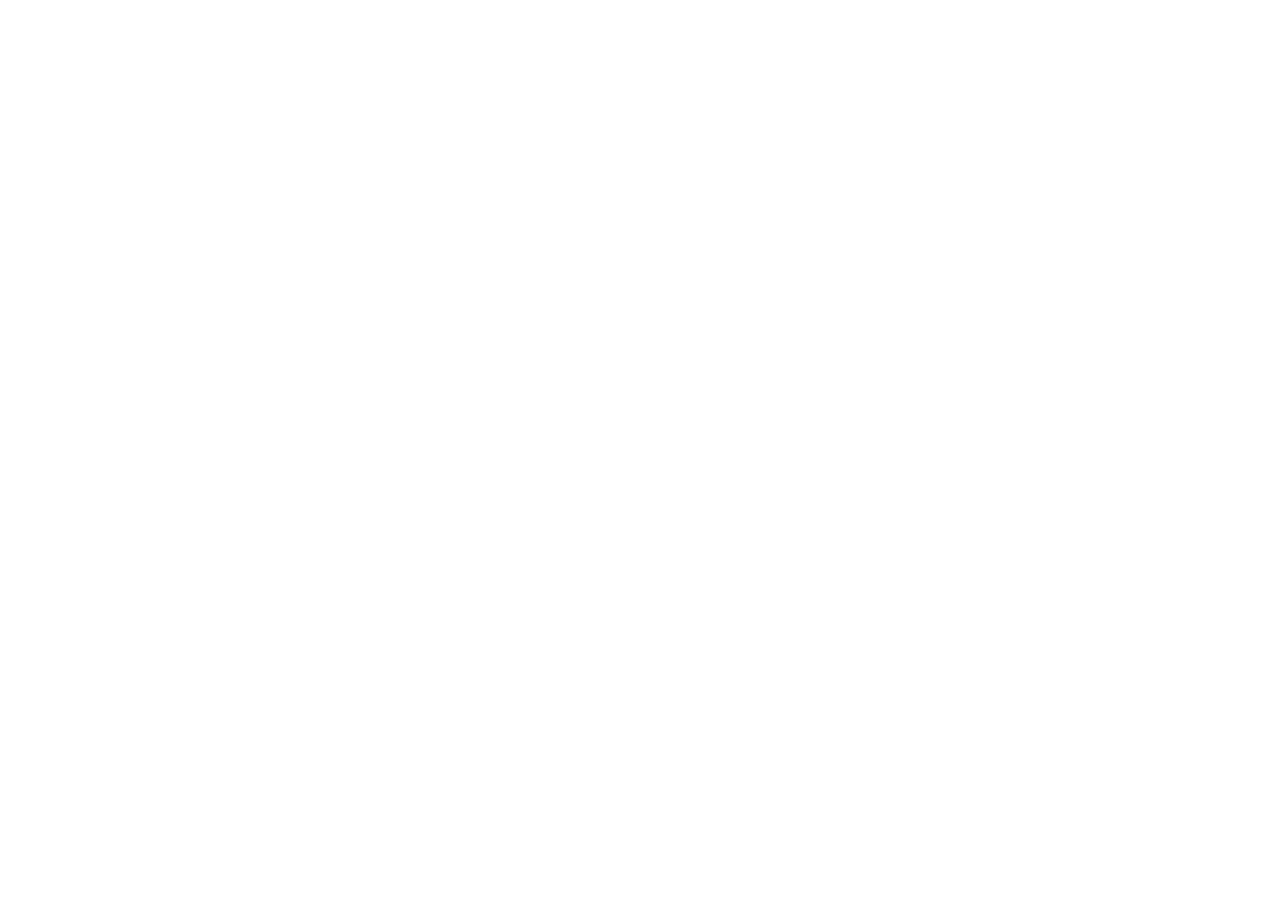
==== index.html @ bf06d941 "veterinaria init" ====
<!DOCTYPE html>
<html lang="en">

<head>
    <meta charset="UTF-8">
    <meta name="viewport" content="width=device-width, initial-scale=1.0">
    <title>Veterinaria</title>
</head>

<body>

</body>

</html>
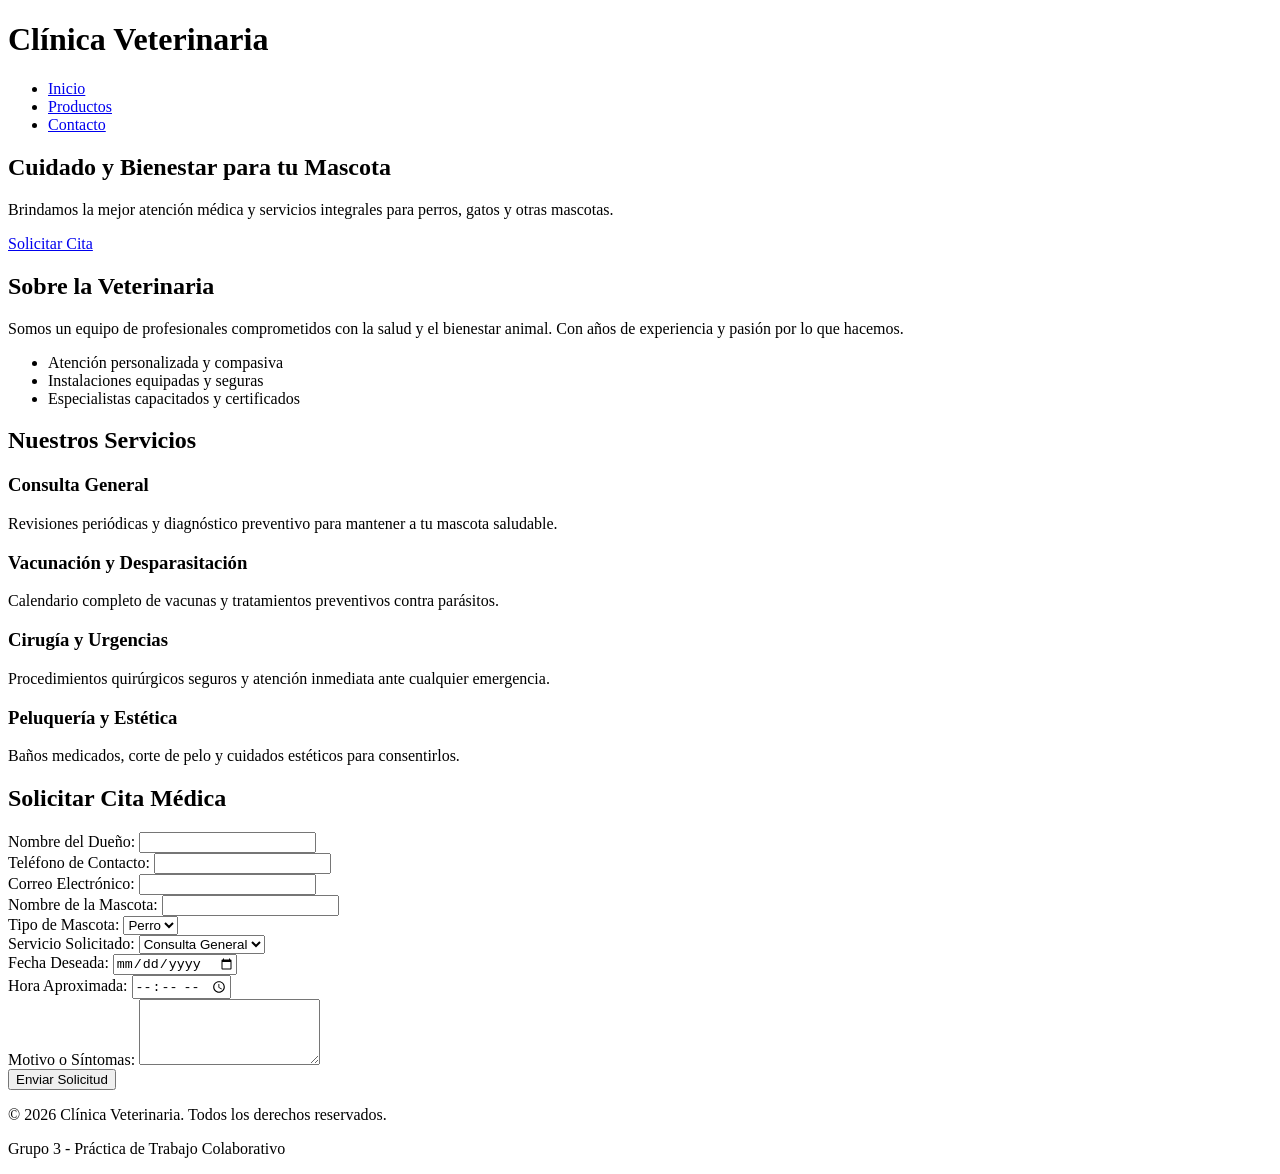
==== commit 0372967d: "agregando paginas html" ====
--- a/index.html
+++ b/index.html
@@ -1,14 +1,145 @@
 <!DOCTYPE html>
-<html lang="en">
+<html lang="es">
 
 <head>
     <meta charset="UTF-8">
     <meta name="viewport" content="width=device-width, initial-scale=1.0">
-    <title>Veterinaria</title>
+    <title>Veterinaria - Inicio</title>
+    <link rel="stylesheet" href="style.css">
 </head>
 
 <body>
 
+    <!-- Encabezado y Navegación Principal -->
+    <header>
+        <h1>Clínica Veterinaria</h1>
+        <nav>
+            <ul>
+                <li><a href="index.html">Inicio</a></li>
+                <li><a href="productos.html">Productos</a></li>
+                <li><a href="contacto.html">Contacto</a></li>
+            </ul>
+        </nav>
+    </header>
+
+    <!-- Contenido Principal -->
+    <main>
+        <!-- Sección de Bienvenida / Hero -->
+        <section id="hero">
+            <h2>Cuidado y Bienestar para tu Mascota</h2>
+            <p>Brindamos la mejor atención médica y servicios integrales para perros, gatos y otras mascotas.</p>
+            <a href="#citas">Solicitar Cita</a>
+        </section>
+
+        <!-- Sección Sobre Nosotros -->
+        <section id="nosotros">
+            <h2>Sobre la Veterinaria</h2>
+            <p>Somos un equipo de profesionales comprometidos con la salud y el bienestar animal. Con años de experiencia y pasión por lo que hacemos.</p>
+            <ul>
+                <li>Atención personalizada y compasiva</li>
+                <li>Instalaciones equipadas y seguras</li>
+                <li>Especialistas capacitados y certificados</li>
+            </ul>
+        </section>
+
+        <!-- Sección de Servicios -->
+        <section id="servicios">
+            <h2>Nuestros Servicios</h2>
+            <div>
+                <article>
+                    <h3>Consulta General</h3>
+                    <p>Revisiones periódicas y diagnóstico preventivo para mantener a tu mascota saludable.</p>
+                </article>
+
+                <article>
+                    <h3>Vacunación y Desparasitación</h3>
+                    <p>Calendario completo de vacunas y tratamientos preventivos contra parásitos.</p>
+                </article>
+
+                <article>
+                    <h3>Cirugía y Urgencias</h3>
+                    <p>Procedimientos quirúrgicos seguros y atención inmediata ante cualquier emergencia.</p>
+                </article>
+
+                <article>
+                    <h3>Peluquería y Estética</h3>
+                    <p>Baños medicados, corte de pelo y cuidados estéticos para consentirlos.</p>
+                </article>
+            </div>
+        </section>
+
+        <!-- Sección de Solicitud de Citas -->
+        <section id="citas">
+            <h2>Solicitar Cita Médica</h2>
+            <form id="formCita" action="#" method="POST">
+                <div>
+                    <label for="nombreDueno">Nombre del Dueño:</label>
+                    <input type="text" id="nombreDueno" name="nombreDueno" required>
+                </div>
+
+                <div>
+                    <label for="telefono">Teléfono de Contacto:</label>
+                    <input type="tel" id="telefono" name="telefono" required>
+                </div>
+
+                <div>
+                    <label for="email">Correo Electrónico:</label>
+                    <input type="email" id="email" name="email" required>
+                </div>
+
+                <div>
+                    <label for="nombreMascota">Nombre de la Mascota:</label>
+                    <input type="text" id="nombreMascota" name="nombreMascota" required>
+                </div>
+
+                <div>
+                    <label for="tipoMascota">Tipo de Mascota:</label>
+                    <select id="tipoMascota" name="tipoMascota">
+                        <option value="perro">Perro</option>
+                        <option value="gato">Gato</option>
+                        <option value="ave">Ave</option>
+                        <option value="otro">Otro</option>
+                    </select>
+                </div>
+
+                <div>
+                    <label for="servicio">Servicio Solicitado:</label>
+                    <select id="servicio" name="servicio">
+                        <option value="consulta">Consulta General</option>
+                        <option value="vacunacion">Vacunación</option>
+                        <option value="desparasitacion">Desparasitación</option>
+                        <option value="cirugia">Cirugía</option>
+                        <option value="peluqueria">Peluquería</option>
+                    </select>
+                </div>
+
+                <div>
+                    <label for="fecha">Fecha Deseada:</label>
+                    <input type="date" id="fecha" name="fecha" required>
+                </div>
+
+                <div>
+                    <label for="hora">Hora Aproximada:</label>
+                    <input type="time" id="hora" name="hora">
+                </div>
+
+                <div>
+                    <label for="motivo">Motivo o Síntomas:</label>
+                    <textarea id="motivo" name="motivo" rows="4"></textarea>
+                </div>
+
+                <button type="submit">Enviar Solicitud</button>
+            </form>
+        </section>
+    </main>
+
+    <!-- Pie de Página -->
+    <footer>
+        <p>&copy; 2026 Clínica Veterinaria. Todos los derechos reservados.</p>
+        <p>Grupo 3 - Práctica de Trabajo Colaborativo</p>
+    </footer>
+
+    <script src="script.js"></script>
 </body>
 
 </html>
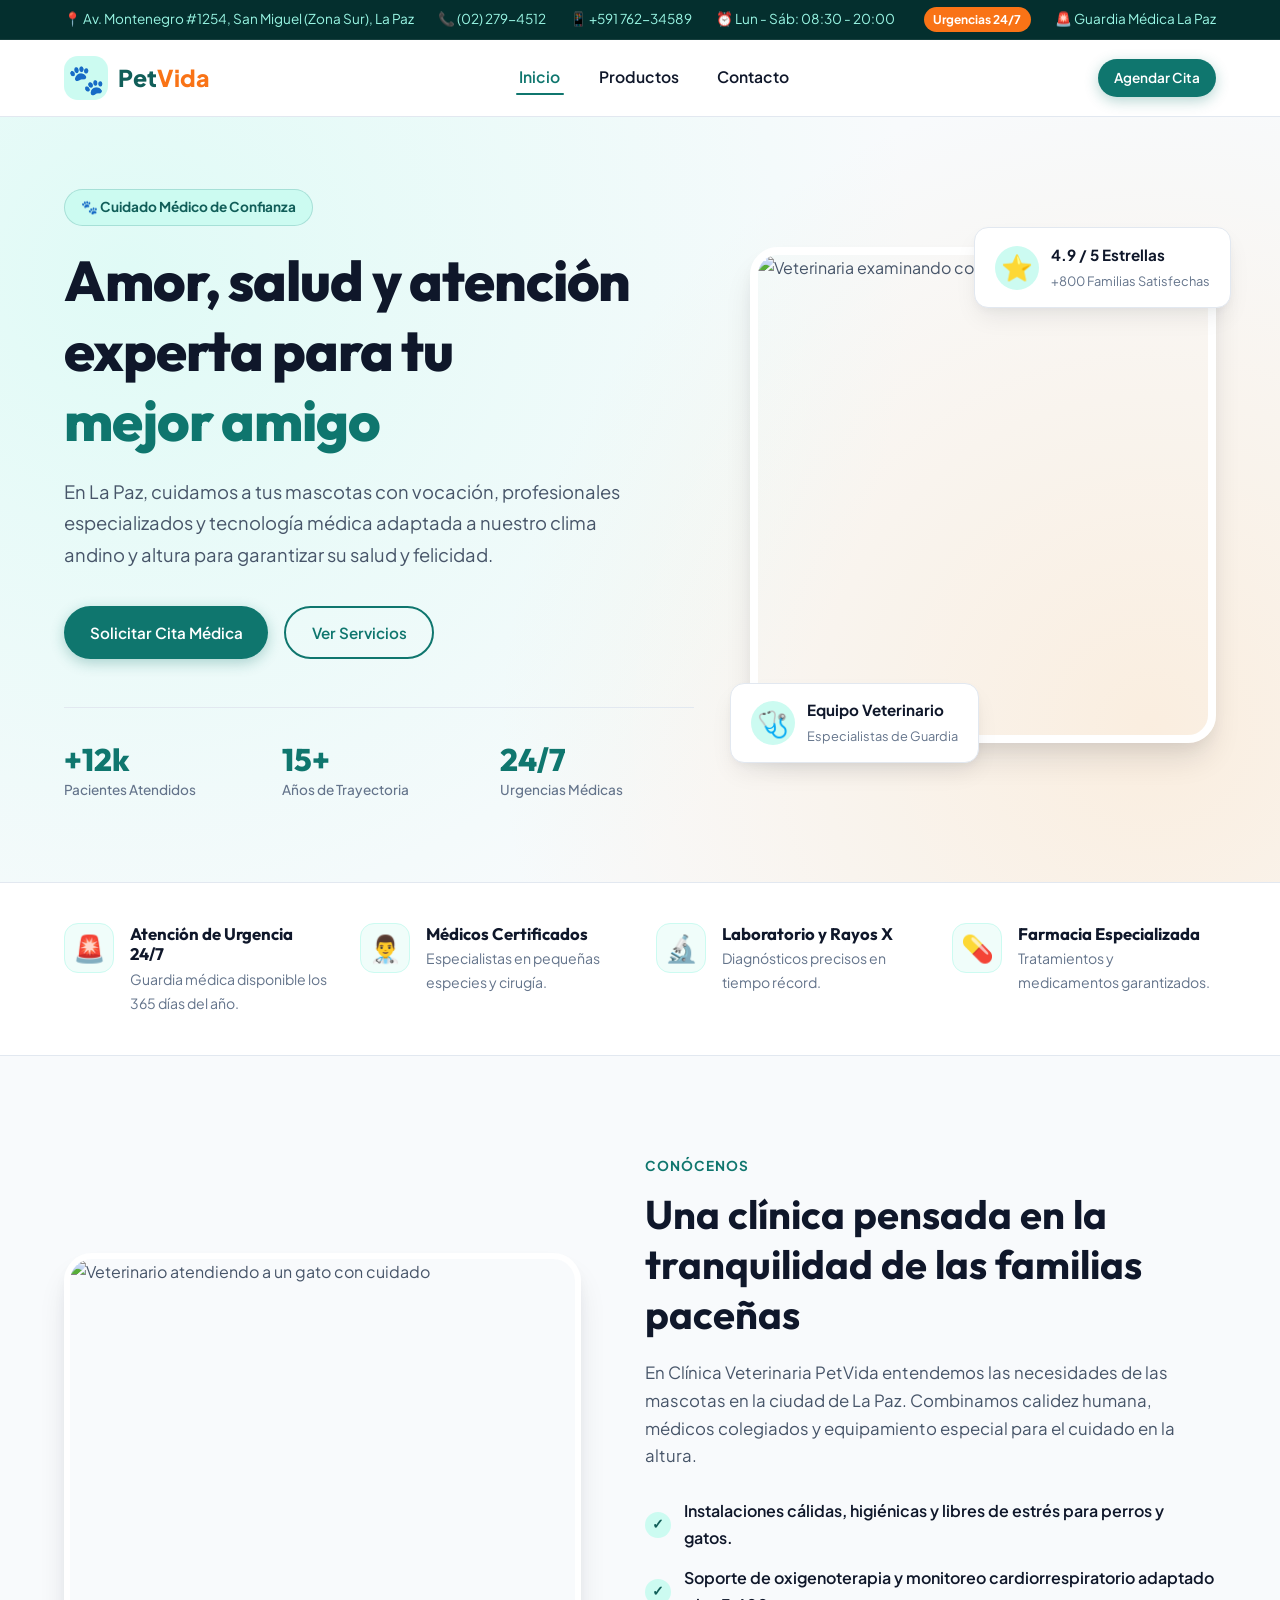
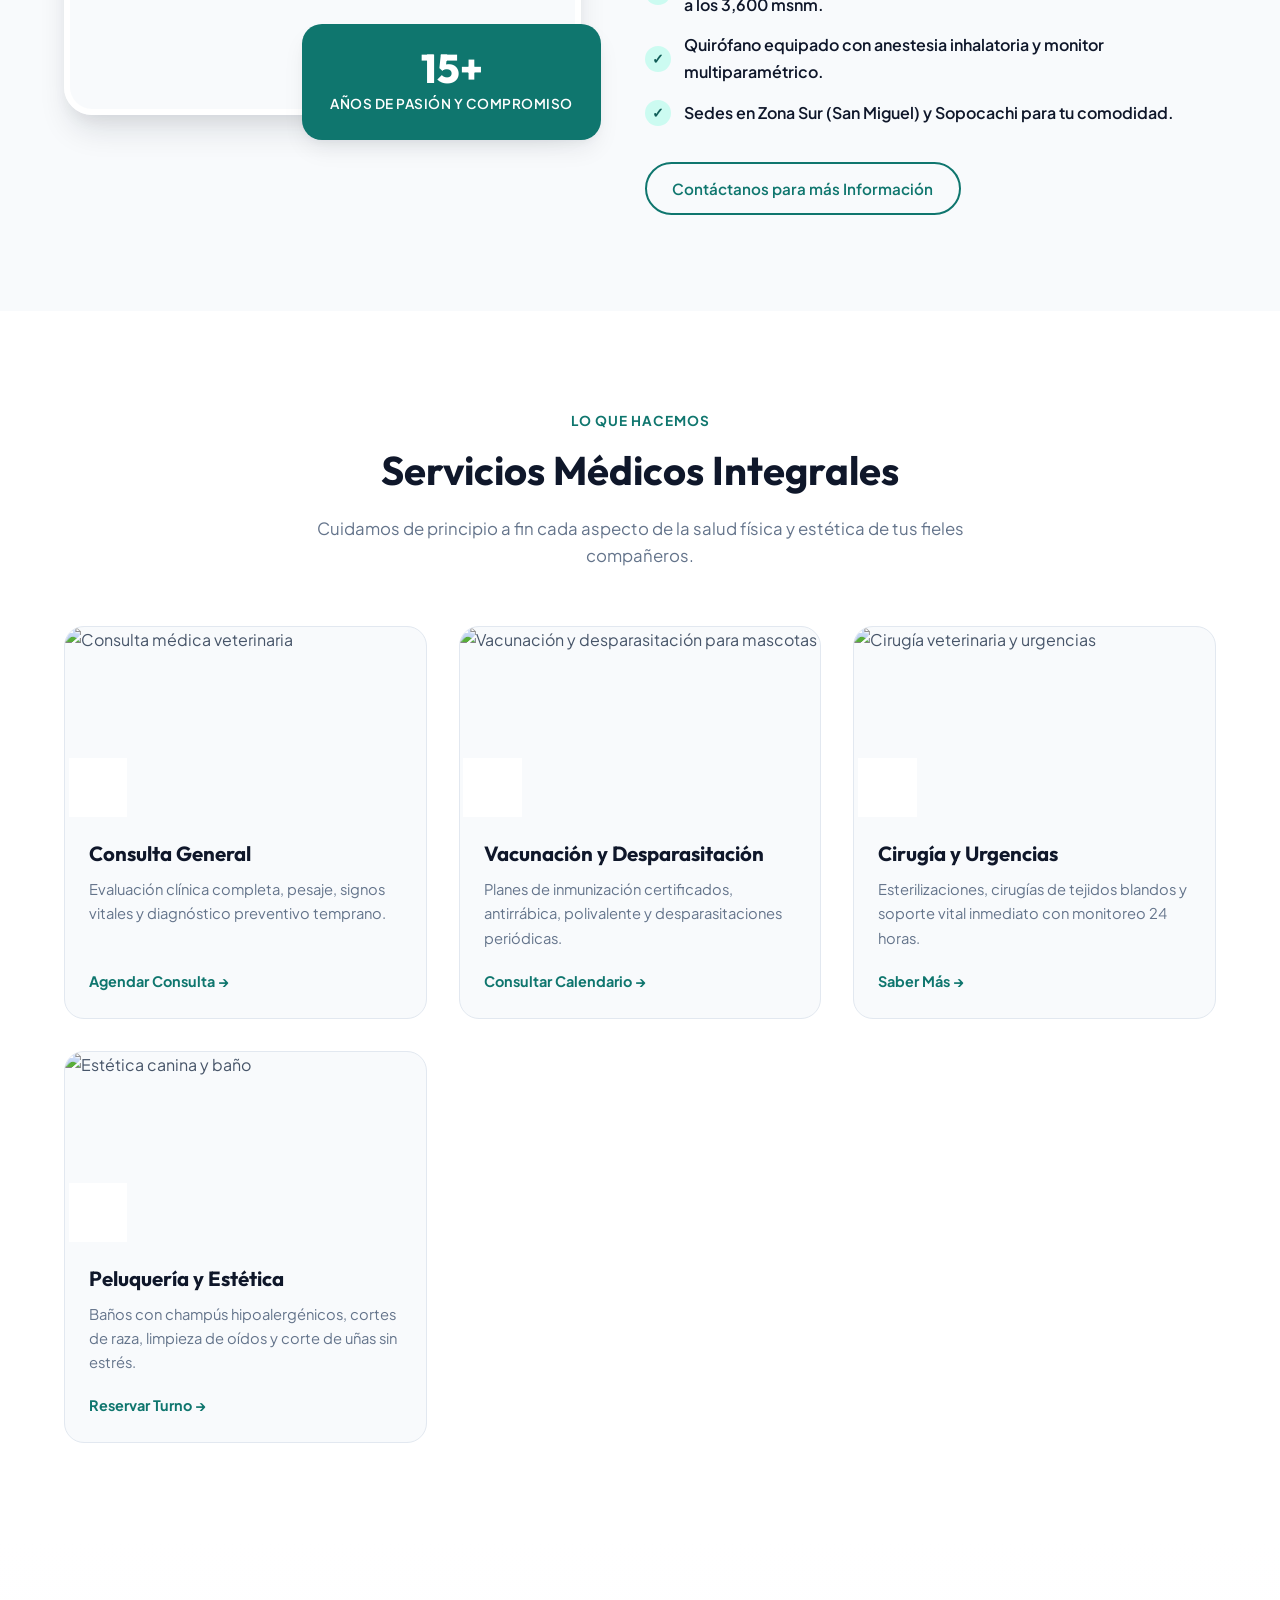
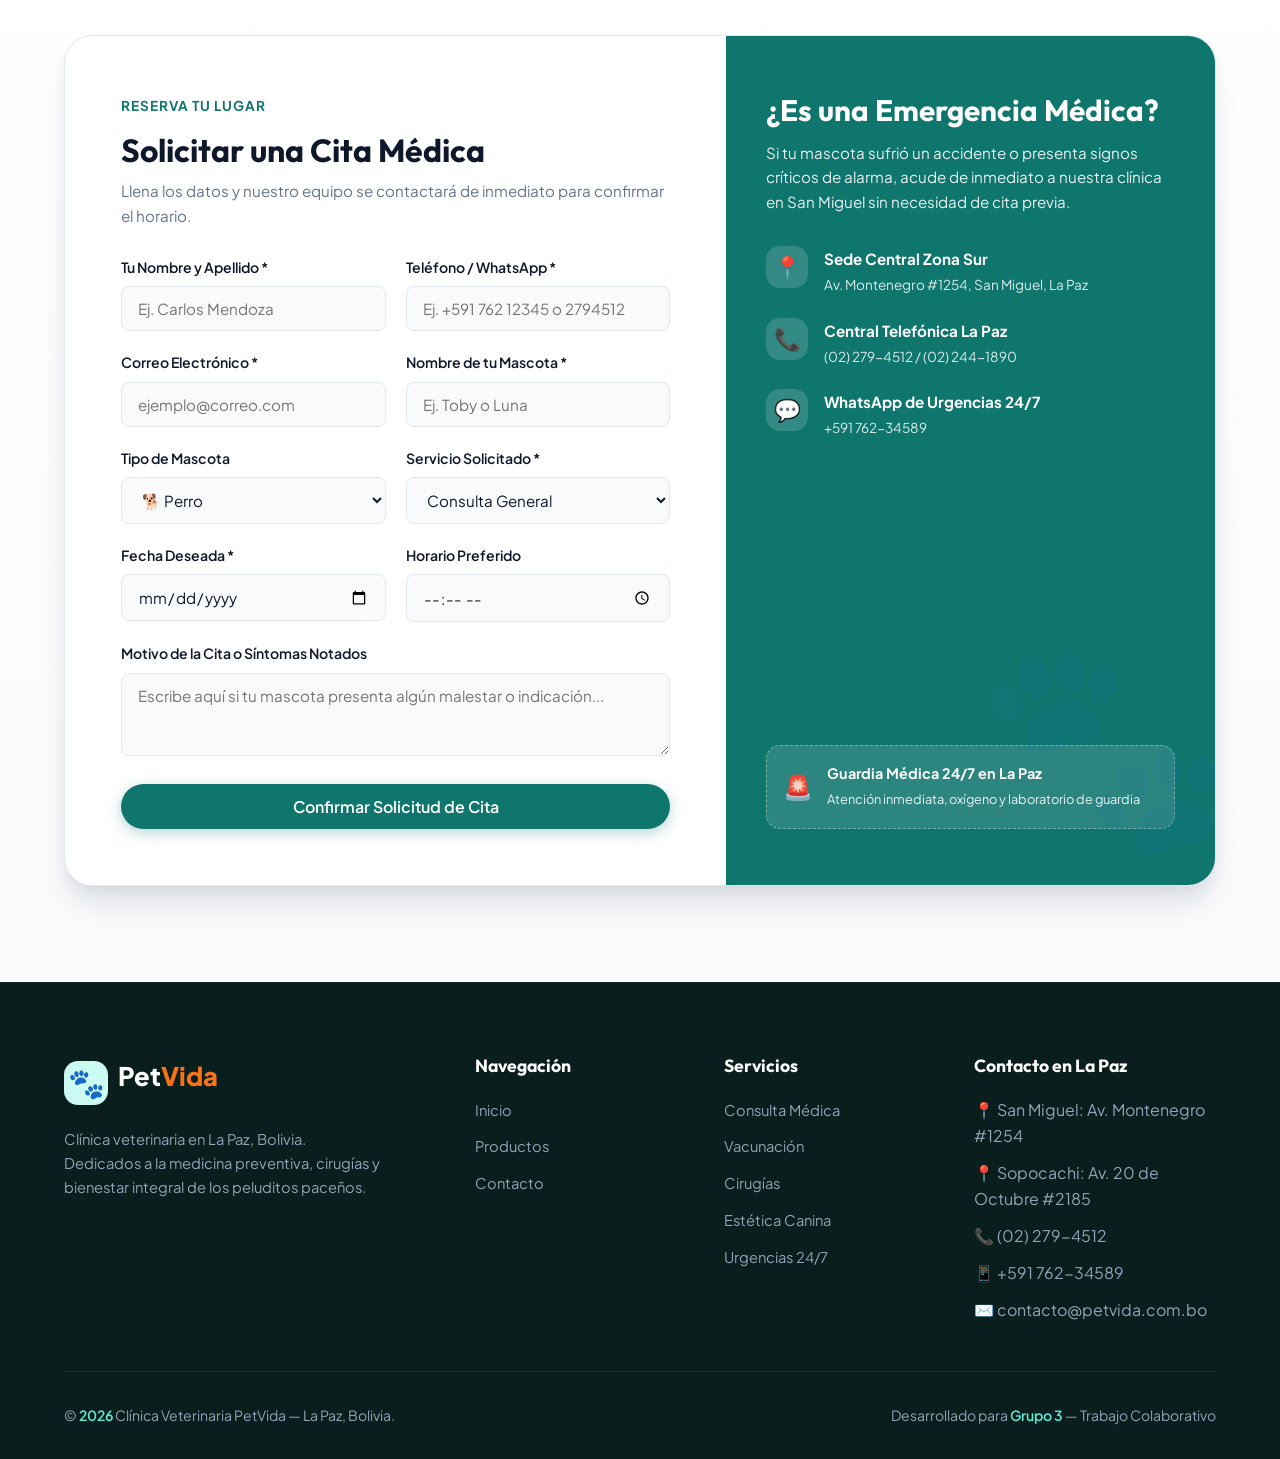
==== commit 67504014: "estilos en el home" ====
--- a/index.html
+++ b/index.html
@@ -4,140 +4,449 @@
 <head>
     <meta charset="UTF-8">
     <meta name="viewport" content="width=device-width, initial-scale=1.0">
-    <title>Veterinaria - Inicio</title>
+    <meta name="description" content="Clínica Veterinaria PetVida en La Paz, Bolivia. Cuidado médico integral, cirugías, urgencias 24/7, oxigenoterapia y peluquería en San Miguel y Sopocachi.">
+    <title>PetVida - Clínica Veterinaria La Paz, Bolivia</title>
     <link rel="stylesheet" href="style.css">
 </head>
 
 <body>
 
+    <!-- Barra Superior Informativa -->
+    <div class="topbar">
+        <div class="container topbar-content">
+            <div class="topbar-info">
+                <span>📍 Av. Montenegro #1254, San Miguel (Zona Sur), La Paz</span>
+                <span>📞 (02) 279-4512</span>
+                <span>📱 +591 762-34589</span>
+                <span>⏰ Lun - Sáb: 08:30 - 20:00</span>
+            </div>
+            <div class="topbar-info">
+                <span class="topbar-badge">Urgencias 24/7</span>
+                <span>🚨 Guardia Médica La Paz</span>
+            </div>
+        </div>
+    </div>
+
     <!-- Encabezado y Navegación Principal -->
-    <header>
-        <h1>Clínica Veterinaria</h1>
-        <nav>
-            <ul>
-                <li><a href="index.html">Inicio</a></li>
-                <li><a href="productos.html">Productos</a></li>
-                <li><a href="contacto.html">Contacto</a></li>
-            </ul>
-        </nav>
+    <header class="header" id="mainHeader">
+        <div class="container navbar">
+            <a href="index.html" class="brand">
+                <div class="brand-icon">🐾</div>
+                <div class="brand-title">Pet<span>Vida</span></div>
+            </a>
+
+            <!-- Botón Menú Móvil -->
+            <button class="mobile-toggle" id="mobileToggle" aria-label="Abrir menú de navegación">
+                ☰
+            </button>
+
+            <!-- Menú de Enlaces -->
+            <nav>
+                <ul class="nav-menu" id="navMenu">
+                    <li><a href="index.html" class="nav-link active">Inicio</a></li>
+                    <li><a href="productos.html" class="nav-link">Productos</a></li>
+                    <li><a href="contacto.html" class="nav-link">Contacto</a></li>
+                </ul>
+            </nav>
+
+            <!-- Acción Rápida -->
+            <div class="nav-actions">
+                <a href="#citas" class="btn btn-primary btn-sm">Agendar Cita</a>
+            </div>
+        </div>
     </header>
 
     <!-- Contenido Principal -->
     <main>
         <!-- Sección de Bienvenida / Hero -->
-        <section id="hero">
-            <h2>Cuidado y Bienestar para tu Mascota</h2>
-            <p>Brindamos la mejor atención médica y servicios integrales para perros, gatos y otras mascotas.</p>
-            <a href="#citas">Solicitar Cita</a>
+        <section id="hero" class="hero">
+            <div class="container hero-grid">
+                <div class="hero-content">
+                    <span class="hero-tag">🐾 Cuidado Médico de Confianza</span>
+                    <h1 class="hero-title">Amor, salud y atención experta para tu <span class="highlight">mejor amigo</span></h1>
+                    <p class="hero-subtitle">
+                        En La Paz, cuidamos a tus mascotas con vocación, profesionales especializados y tecnología médica adaptada a nuestro clima andino y altura para garantizar su salud y felicidad.
+                    </p>
+                    
+                    <div class="hero-cta">
+                        <a href="#citas" class="btn btn-primary">Solicitar Cita Médica</a>
+                        <a href="#servicios" class="btn btn-outline">Ver Servicios</a>
+                    </div>
+
+                    <div class="hero-stats">
+                        <div class="stat-item">
+                            <h3>+12k</h3>
+                            <p>Pacientes Atendidos</p>
+                        </div>
+                        <div class="stat-item">
+                            <h3>15+</h3>
+                            <p>Años de Trayectoria</p>
+                        </div>
+                        <div class="stat-item">
+                            <h3>24/7</h3>
+                            <p>Urgencias Médicas</p>
+                        </div>
+                    </div>
+                </div>
+
+                <div class="hero-visual">
+                    <div class="hero-img-container">
+                        <img src="https://images.unsplash.com/photo-1628009368231-7bb7cfcb0def?auto=format&fit=crop&w=1000&q=80" alt="Veterinaria examinando con cariño a un perro">
+                    </div>
+
+                    <!-- Insignia Flotante Superior -->
+                    <div class="float-badge badge-top">
+                        <div class="badge-icon">⭐</div>
+                        <div>
+                            <strong>4.9 / 5 Estrellas</strong>
+                            <span>+800 Familias Satisfechas</span>
+                        </div>
+                    </div>
+
+                    <!-- Insignia Flotante Inferior -->
+                    <div class="float-badge badge-bottom">
+                        <div class="badge-icon">🩺</div>
+                        <div>
+                            <strong>Equipo Veterinario</strong>
+                            <span>Especialistas de Guardia</span>
+                        </div>
+                    </div>
+                </div>
+            </div>
         </section>
 
-        <!-- Sección Sobre Nosotros -->
-        <section id="nosotros">
-            <h2>Sobre la Veterinaria</h2>
-            <p>Somos un equipo de profesionales comprometidos con la salud y el bienestar animal. Con años de experiencia y pasión por lo que hacemos.</p>
-            <ul>
-                <li>Atención personalizada y compasiva</li>
-                <li>Instalaciones equipadas y seguras</li>
-                <li>Especialistas capacitados y certificados</li>
-            </ul>
+        <!-- Barra de Beneficios / Ventajas -->
+        <section class="features-bar">
+            <div class="container features-grid">
+                <div class="feature-box">
+                    <div class="feature-icon">🚨</div>
+                    <div>
+                        <h4>Atención de Urgencia 24/7</h4>
+                        <p>Guardia médica disponible los 365 días del año.</p>
+                    </div>
+                </div>
+
+                <div class="feature-box">
+                    <div class="feature-icon">👨‍⚕️</div>
+                    <div>
+                        <h4>Médicos Certificados</h4>
+                        <p>Especialistas en pequeñas especies y cirugía.</p>
+                    </div>
+                </div>
+
+                <div class="feature-box">
+                    <div class="feature-icon">🔬</div>
+                    <div>
+                        <h4>Laboratorio y Rayos X</h4>
+                        <p>Diagnósticos precisos en tiempo récord.</p>
+                    </div>
+                </div>
+
+                <div class="feature-box">
+                    <div class="feature-icon">💊</div>
+                    <div>
+                        <h4>Farmacia Especializada</h4>
+                        <p>Tratamientos y medicamentos garantizados.</p>
+                    </div>
+                </div>
+            </div>
         </section>
 
-        <!-- Sección de Servicios -->
-        <section id="servicios">
-            <h2>Nuestros Servicios</h2>
-            <div>
-                <article>
-                    <h3>Consulta General</h3>
-                    <p>Revisiones periódicas y diagnóstico preventivo para mantener a tu mascota saludable.</p>
-                </article>
-
-                <article>
-                    <h3>Vacunación y Desparasitación</h3>
-                    <p>Calendario completo de vacunas y tratamientos preventivos contra parásitos.</p>
-                </article>
-
-                <article>
-                    <h3>Cirugía y Urgencias</h3>
-                    <p>Procedimientos quirúrgicos seguros y atención inmediata ante cualquier emergencia.</p>
-                </article>
-
-                <article>
-                    <h3>Peluquería y Estética</h3>
-                    <p>Baños medicados, corte de pelo y cuidados estéticos para consentirlos.</p>
-                </article>
+        <!-- Sección: Sobre Nosotros -->
+        <section id="nosotros" class="about-section">
+            <div class="container about-grid">
+                <div class="about-visual">
+                    <div class="about-img-frame">
+                        <img src="https://images.unsplash.com/photo-1576201836106-db1758fd1c97?auto=format&fit=crop&w=800&q=80" alt="Veterinario atendiendo a un gato con cuidado">
+                    </div>
+                    <div class="about-experience-card">
+                        <div class="exp-number">15+</div>
+                        <div class="exp-text">Años de Pasión y Compromiso</div>
+                    </div>
+                </div>
+
+                <div class="about-content">
+                    <span class="section-label">Conócenos</span>
+                    <h2 class="section-title">Una clínica pensada en la tranquilidad de las familias paceñas</h2>
+                    <p class="about-desc">
+                        En Clínica Veterinaria PetVida entendemos las necesidades de las mascotas en la ciudad de La Paz. Combinamos calidez humana, médicos colegiados y equipamiento especial para el cuidado en la altura.
+                    </p>
+
+                    <div class="about-checklist">
+                        <div class="checklist-item">
+                            <span class="check-icon">✓</span>
+                            <span>Instalaciones cálidas, higiénicas y libres de estrés para perros y gatos.</span>
+                        </div>
+                        <div class="checklist-item">
+                            <span class="check-icon">✓</span>
+                            <span>Soporte de oxigenoterapia y monitoreo cardiorrespiratorio adaptado a los 3,600 msnm.</span>
+                        </div>
+                        <div class="checklist-item">
+                            <span class="check-icon">✓</span>
+                            <span>Quirófano equipado con anestesia inhalatoria y monitor multiparamétrico.</span>
+                        </div>
+                        <div class="checklist-item">
+                            <span class="check-icon">✓</span>
+                            <span>Sedes en Zona Sur (San Miguel) y Sopocachi para tu comodidad.</span>
+                        </div>
+                    </div>
+
+                    <a href="contacto.html" class="btn btn-outline">Contáctanos para más Información</a>
+                </div>
             </div>
         </section>
 
-        <!-- Sección de Solicitud de Citas -->
-        <section id="citas">
-            <h2>Solicitar Cita Médica</h2>
-            <form id="formCita" action="#" method="POST">
-                <div>
-                    <label for="nombreDueno">Nombre del Dueño:</label>
-                    <input type="text" id="nombreDueno" name="nombreDueno" required>
-                </div>
-
-                <div>
-                    <label for="telefono">Teléfono de Contacto:</label>
-                    <input type="tel" id="telefono" name="telefono" required>
-                </div>
-
-                <div>
-                    <label for="email">Correo Electrónico:</label>
-                    <input type="email" id="email" name="email" required>
-                </div>
-
-                <div>
-                    <label for="nombreMascota">Nombre de la Mascota:</label>
-                    <input type="text" id="nombreMascota" name="nombreMascota" required>
-                </div>
-
-                <div>
-                    <label for="tipoMascota">Tipo de Mascota:</label>
-                    <select id="tipoMascota" name="tipoMascota">
-                        <option value="perro">Perro</option>
-                        <option value="gato">Gato</option>
-                        <option value="ave">Ave</option>
-                        <option value="otro">Otro</option>
-                    </select>
-                </div>
-
-                <div>
-                    <label for="servicio">Servicio Solicitado:</label>
-                    <select id="servicio" name="servicio">
-                        <option value="consulta">Consulta General</option>
-                        <option value="vacunacion">Vacunación</option>
-                        <option value="desparasitacion">Desparasitación</option>
-                        <option value="cirugia">Cirugía</option>
-                        <option value="peluqueria">Peluquería</option>
-                    </select>
-                </div>
-
-                <div>
-                    <label for="fecha">Fecha Deseada:</label>
-                    <input type="date" id="fecha" name="fecha" required>
-                </div>
-
-                <div>
-                    <label for="hora">Hora Aproximada:</label>
-                    <input type="time" id="hora" name="hora">
-                </div>
-
-                <div>
-                    <label for="motivo">Motivo o Síntomas:</label>
-                    <textarea id="motivo" name="motivo" rows="4"></textarea>
-                </div>
-
-                <button type="submit">Enviar Solicitud</button>
-            </form>
+        <!-- Sección: Servicios -->
+        <section id="servicios" class="services-section">
+            <div class="container">
+                <div class="section-header">
+                    <span class="section-label">Lo Que Hacemos</span>
+                    <h2 class="section-title">Servicios Médicos Integrales</h2>
+                    <p class="section-subtitle">
+                        Cuidamos de principio a fin cada aspecto de la salud física y estética de tus fieles compañeros.
+                    </p>
+                </div>
+
+                <div class="services-grid">
+                    <!-- Servicio 1 -->
+                    <article class="service-card">
+                        <div class="service-img-wrapper">
+                            <img src="https://images.unsplash.com/photo-1599443015574-be5fe8a05783?auto=format&fit=crop&w=600&q=80" alt="Consulta médica veterinaria">
+                            <div class="service-badge">🩺</div>
+                        </div>
+                        <div class="service-content">
+                            <h3>Consulta General</h3>
+                            <p>Evaluación clínica completa, pesaje, signos vitales y diagnóstico preventivo temprano.</p>
+                            <a href="#citas" class="service-link">Agendar Consulta &rarr;</a>
+                        </div>
+                    </article>
+
+                    <!-- Servicio 2 -->
+                    <article class="service-card">
+                        <div class="service-img-wrapper">
+                            <img src="https://images.unsplash.com/photo-1608744882201-52a7f7f3dd60?auto=format&fit=crop&w=600&q=80" alt="Vacunación y desparasitación para mascotas">
+                            <div class="service-badge">💉</div>
+                        </div>
+                        <div class="service-content">
+                            <h3>Vacunación y Desparasitación</h3>
+                            <p>Planes de inmunización certificados, antirrábica, polivalente y desparasitaciones periódicas.</p>
+                            <a href="#citas" class="service-link">Consultar Calendario &rarr;</a>
+                        </div>
+                    </article>
+
+                    <!-- Servicio 3 -->
+                    <article class="service-card">
+                        <div class="service-img-wrapper">
+                            <img src="https://images.unsplash.com/photo-1584515979956-d9f6e5d09982?auto=format&fit=crop&w=600&q=80" alt="Cirugía veterinaria y urgencias">
+                            <div class="service-badge">🔬</div>
+                        </div>
+                        <div class="service-content">
+                            <h3>Cirugía y Urgencias</h3>
+                            <p>Esterilizaciones, cirugías de tejidos blandos y soporte vital inmediato con monitoreo 24 horas.</p>
+                            <a href="#citas" class="service-link">Saber Más &rarr;</a>
+                        </div>
+                    </article>
+
+                    <!-- Servicio 4 -->
+                    <article class="service-card">
+                        <div class="service-img-wrapper">
+                            <img src="https://images.unsplash.com/photo-1516734212186-a967f81ad0d7?auto=format&fit=crop&w=600&q=80" alt="Estética canina y baño">
+                            <div class="service-badge">✂️</div>
+                        </div>
+                        <div class="service-content">
+                            <h3>Peluquería y Estética</h3>
+                            <p>Baños con champús hipoalergénicos, cortes de raza, limpieza de oídos y corte de uñas sin estrés.</p>
+                            <a href="#citas" class="service-link">Reservar Turno &rarr;</a>
+                        </div>
+                    </article>
+                </div>
+            </div>
         </section>
-    </main>
-
-    <!-- Pie de Página -->
-    <footer>
-        <p>&copy; 2026 Clínica Veterinaria. Todos los derechos reservados.</p>
-        <p>Grupo 3 - Práctica de Trabajo Colaborativo</p>
-    </footer>
+
+        <!-- Sección: Solicitud de Citas -->
+        <section id="citas" class="appointment-section">
+            <div class="container">
+                <div class="appointment-container">
+                    <div class="appointment-wrapper">
+                        <!-- Lado del Formulario -->
+                        <div class="appointment-form-side">
+                            <span class="section-label">Reserva Tu Lugar</span>
+                            <h2 class="section-title" style="font-size: 2rem; margin-bottom: 0.5rem;">Solicitar una Cita Médica</h2>
+                            <p style="color: var(--text-muted); font-size: 0.95rem;">
+                                Llena los datos y nuestro equipo se contactará de inmediato para confirmar el horario.
+                            </p>
+
+                            <form id="formCita" novalidate>
+                                <div class="form-grid">
+                                    <div class="form-group">
+                                        <label for="nombreDueno">Tu Nombre y Apellido *</label>
+                                        <input type="text" id="nombreDueno" name="nombreDueno" class="form-control" placeholder="Ej. Carlos Mendoza" required>
+                                    </div>
+
+                                    <div class="form-group">
+                                         <label for="telefono">Teléfono / WhatsApp *</label>
+                                         <input type="tel" id="telefono" name="telefono" class="form-control" placeholder="Ej. +591 762 12345 o 2794512" required>
+                                     </div>
+
+                                     <div class="form-group">
+                                         <label for="email">Correo Electrónico *</label>
+                                         <input type="email" id="email" name="email" class="form-control" placeholder="ejemplo@correo.com" required>
+                                     </div>
+
+                                     <div class="form-group">
+                                         <label for="nombreMascota">Nombre de tu Mascota *</label>
+                                         <input type="text" id="nombreMascota" name="nombreMascota" class="form-control" placeholder="Ej. Toby o Luna" required>
+                                     </div>
+
+                                     <div class="form-group">
+                                         <label for="tipoMascota">Tipo de Mascota</label>
+                                         <select id="tipoMascota" name="tipoMascota" class="form-control">
+                                             <option value="Perro">🐕 Perro</option>
+                                             <option value="Gato">🐈 Gato</option>
+                                             <option value="Ave">🦜 Ave</option>
+                                             <option value="Otro">🐾 Otra especie</option>
+                                         </select>
+                                     </div>
+
+                                     <div class="form-group">
+                                         <label for="servicio">Servicio Solicitado *</label>
+                                         <select id="servicio" name="servicio" class="form-control" required>
+                                             <option value="Consulta General">Consulta General</option>
+                                             <option value="Vacunación">Vacunación / Desparasitación</option>
+                                             <option value="Cirugía">Evaluación Quirúrgica</option>
+                                             <option value="Peluquería">Peluquería & Baño</option>
+                                             <option value="Urgencia">Atención Prioritaria / Urgencia</option>
+                                         </select>
+                                     </div>
+
+                                     <div class="form-group">
+                                         <label for="fecha">Fecha Deseada *</label>
+                                         <input type="date" id="fecha" name="fecha" class="form-control" required>
+                                     </div>
+
+                                     <div class="form-group">
+                                         <label for="hora">Horario Preferido</label>
+                                         <input type="time" id="hora" name="hora" class="form-control">
+                                     </div>
+
+                                     <div class="form-group full-width">
+                                         <label for="motivo">Motivo de la Cita o Síntomas Notados</label>
+                                         <textarea id="motivo" name="motivo" rows="3" class="form-control" placeholder="Escribe aquí si tu mascota presenta algún malestar o indicación..."></textarea>
+                                     </div>
+
+                                     <div class="form-group full-width" style="margin-top: 0.5rem;">
+                                         <button type="submit" class="btn btn-primary" style="width: 100%; font-size: 1rem;">
+                                             Confirmar Solicitud de Cita
+                                         </button>
+                                     </div>
+                                 </div>
+                             </form>
+                         </div>
+
+                         <!-- Lado Informativo de Urgencias y Contacto -->
+                         <div class="appointment-info-side">
+                             <div>
+                                 <div class="info-side-header">
+                                     <h3>¿Es una Emergencia Médica?</h3>
+                                     <p>Si tu mascota sufrió un accidente o presenta signos críticos de alarma, acude de inmediato a nuestra clínica en San Miguel sin necesidad de cita previa.</p>
+                                 </div>
+
+                                 <div class="info-contact-list">
+                                     <div class="info-contact-item">
+                                         <div class="contact-icon">📍</div>
+                                         <div class="contact-text">
+                                             <strong>Sede Central Zona Sur</strong>
+                                             <span>Av. Montenegro #1254, San Miguel, La Paz</span>
+                                         </div>
+                                     </div>
+
+                                     <div class="info-contact-item">
+                                         <div class="contact-icon">📞</div>
+                                         <div class="contact-text">
+                                             <strong>Central Telefónica La Paz</strong>
+                                             <span>(02) 279-4512 / (02) 244-1890</span>
+                                         </div>
+                                     </div>
+
+                                     <div class="info-contact-item">
+                                         <div class="contact-icon">💬</div>
+                                         <div class="contact-text">
+                                             <strong>WhatsApp de Urgencias 24/7</strong>
+                                             <span>+591 762-34589</span>
+                                         </div>
+                                     </div>
+                                 </div>
+                             </div>
+
+                             <div class="emergency-pill">
+                                 <span style="font-size: 1.5rem;">🚨</span>
+                                 <div>
+                                     <strong style="display:block; font-size: 0.9rem;">Guardia Médica 24/7 en La Paz</strong>
+                                     <span style="font-size: 0.8rem; opacity: 0.9;">Atención inmediata, oxígeno y laboratorio de guardia</span>
+                                 </div>
+                             </div>
+                         </div>
+                     </div>
+                 </div>
+             </div>
+         </section>
+     </main>
+
+     <!-- Notificación Dinámica Toast -->
+     <div id="toastNotification" class="toast" role="alert"></div>
+
+     <!-- Pie de Página -->
+     <footer class="footer">
+         <div class="container">
+             <div class="footer-grid">
+                 <div class="footer-brand">
+                     <div class="brand" style="margin-bottom: 1rem;">
+                         <div class="brand-icon">🐾</div>
+                         <div class="brand-title" style="color: white;">Pet<span>Vida</span></div>
+                     </div>
+                     <p>
+                         Clínica veterinaria en La Paz, Bolivia. Dedicados a la medicina preventiva, cirugías y bienestar integral de los peluditos paceños.
+                     </p>
+                 </div>
+
+                 <div class="footer-col">
+                     <h4>Navegación</h4>
+                     <ul>
+                         <li><a href="index.html">Inicio</a></li>
+                         <li><a href="productos.html">Productos</a></li>
+                         <li><a href="contacto.html">Contacto</a></li>
+                     </ul>
+                 </div>
+
+                 <div class="footer-col">
+                     <h4>Servicios</h4>
+                     <ul>
+                         <li><a href="#servicios">Consulta Médica</a></li>
+                         <li><a href="#servicios">Vacunación</a></li>
+                         <li><a href="#servicios">Cirugías</a></li>
+                         <li><a href="#servicios">Estética Canina</a></li>
+                         <li><a href="#citas">Urgencias 24/7</a></li>
+                     </ul>
+                 </div>
+
+                 <div class="footer-col">
+                     <h4>Contacto en La Paz</h4>
+                     <ul>
+                         <li>📍 San Miguel: Av. Montenegro #1254</li>
+                         <li>📍 Sopocachi: Av. 20 de Octubre #2185</li>
+                         <li>📞 (02) 279-4512</li>
+                         <li>📱 +591 762-34589</li>
+                         <li>✉️ contacto@petvida.com.bo</li>
+                     </ul>
+                 </div>
+             </div>
+
+             <div class="footer-bottom">
+                 <p>&copy; <span id="currentYear"></span> Clínica Veterinaria PetVida — La Paz, Bolivia.</p>
+                 <p>Desarrollado para <span>Grupo 3</span> — Trabajo Colaborativo</p>
+             </div>
+         </div>
+     </footer>
 
     <script src="script.js"></script>
 </body>
--- a/style.css
+++ b/style.css
@@ -0,0 +1,1063 @@
+/* ==========================================================================
+   Veterinaria - Sistema de Diseño y Estilos Modernos
+   ========================================================================== */
+
+@import url('https://fonts.googleapis.com/css2?family=Outfit:wght@400;500;600;700;800&family=Plus+Jakarta+Sans:wght@400;500;600;700&display=swap');
+
+:root {
+    /* Paleta Principal */
+    --primary: #0f766e;
+    --primary-hover: #0d9488;
+    --primary-dark: #115e59;
+    --primary-light: #ccfbf1;
+    --primary-50: #f0fdfa;
+    
+    /* Acentos */
+    --accent: #f97316;
+    --accent-hover: #ea580c;
+    --accent-light: #ffedd5;
+    
+    /* Neutros */
+    --bg-page: #f8fafc;
+    --bg-white: #ffffff;
+    --bg-surface: #f1f5f9;
+    --border-color: #e2e8f0;
+    --border-focus: #0d9488;
+    
+    /* Tipografía */
+    --text-title: #0f172a;
+    --text-body: #475569;
+    --text-muted: #64748b;
+    --text-white: #ffffff;
+    
+    /* Sombras Elevadas */
+    --shadow-sm: 0 1px 3px rgba(0, 0, 0, 0.06), 0 1px 2px rgba(0, 0, 0, 0.04);
+    --shadow-md: 0 4px 6px -1px rgba(0, 0, 0, 0.08), 0 2px 4px -2px rgba(0, 0, 0, 0.04);
+    --shadow-lg: 0 12px 24px -4px rgba(15, 23, 42, 0.08), 0 4px 8px -2px rgba(15, 23, 42, 0.04);
+    --shadow-xl: 0 20px 32px -6px rgba(15, 23, 42, 0.12), 0 8px 16px -4px rgba(15, 23, 42, 0.06);
+
+    /* Radios & Transiciones */
+    --radius-sm: 8px;
+    --radius-md: 14px;
+    --radius-lg: 20px;
+    --radius-xl: 28px;
+    --radius-full: 9999px;
+    --transition: all 0.28s cubic-bezier(0.4, 0, 0.2, 1);
+}
+
+/* Reset Global */
+*, *::before, *::after {
+    margin: 0;
+    padding: 0;
+    box-sizing: border-box;
+}
+
+html {
+    scroll-behavior: smooth;
+}
+
+body {
+    font-family: 'Plus Jakarta Sans', -apple-system, BlinkMacSystemFont, 'Segoe UI', Roboto, sans-serif;
+    background-color: var(--bg-page);
+    color: var(--text-body);
+    line-height: 1.65;
+    font-size: 1rem;
+    overflow-x: hidden;
+}
+
+h1, h2, h3, h4, h5, h6 {
+    font-family: 'Outfit', sans-serif;
+    color: var(--text-title);
+    font-weight: 700;
+    line-height: 1.25;
+}
+
+a {
+    color: inherit;
+    text-decoration: none;
+    transition: var(--transition);
+}
+
+ul {
+    list-style: none;
+}
+
+img {
+    max-width: 100%;
+    height: auto;
+    display: block;
+}
+
+button, input, select, textarea {
+    font-family: inherit;
+}
+
+.container {
+    width: 90%;
+    max-width: 1200px;
+    margin: 0 auto;
+}
+
+/* ==========================================================================
+   Barra Superior / Topbar
+   ========================================================================== */
+.topbar {
+    background: #042f2e;
+    color: #99f6e4;
+    font-size: 0.85rem;
+    padding: 0.45rem 0;
+    border-bottom: 1px solid rgba(255, 255, 255, 0.08);
+}
+
+.topbar-content {
+    display: flex;
+    justify-content: space-between;
+    align-items: center;
+    flex-wrap: wrap;
+    gap: 0.75rem;
+}
+
+.topbar-info {
+    display: flex;
+    align-items: center;
+    gap: 1.5rem;
+}
+
+.topbar-info span {
+    display: inline-flex;
+    align-items: center;
+    gap: 0.4rem;
+}
+
+.topbar-badge {
+    background: var(--accent);
+    color: white;
+    font-weight: 700;
+    font-size: 0.75rem;
+    padding: 0.15rem 0.6rem;
+    border-radius: var(--radius-full);
+}
+
+/* ==========================================================================
+   Header & Navegación Principal
+   ========================================================================== */
+.header {
+    position: sticky;
+    top: 0;
+    z-index: 1000;
+    background: rgba(255, 255, 255, 0.95);
+    backdrop-filter: blur(12px);
+    border-bottom: 1px solid var(--border-color);
+    transition: var(--transition);
+}
+
+.header.scrolled {
+    box-shadow: var(--shadow-md);
+}
+
+.navbar {
+    display: flex;
+    justify-content: space-between;
+    align-items: center;
+    padding: 1rem 0;
+}
+
+.brand {
+    display: flex;
+    align-items: center;
+    gap: 0.65rem;
+}
+
+.brand-icon {
+    font-size: 1.85rem;
+    background: var(--primary-light);
+    width: 44px;
+    height: 44px;
+    display: flex;
+    align-items: center;
+    justify-content: center;
+    border-radius: var(--radius-md);
+}
+
+.brand-title {
+    font-size: 1.45rem;
+    font-weight: 800;
+    color: var(--primary-dark);
+}
+
+.brand-title span {
+    color: var(--accent);
+}
+
+.nav-menu {
+    display: flex;
+    align-items: center;
+    gap: 2rem;
+}
+
+.nav-link {
+    font-weight: 600;
+    font-size: 0.98rem;
+    color: var(--text-title);
+    padding: 0.4rem 0.2rem;
+    position: relative;
+}
+
+.nav-link:hover,
+.nav-link.active {
+    color: var(--primary);
+}
+
+.nav-link.active::after {
+    content: '';
+    position: absolute;
+    bottom: -2px;
+    left: 0;
+    width: 100%;
+    height: 2.5px;
+    background: var(--primary);
+    border-radius: var(--radius-full);
+}
+
+.nav-actions {
+    display: flex;
+    align-items: center;
+    gap: 1rem;
+}
+
+.btn {
+    display: inline-flex;
+    align-items: center;
+    justify-content: center;
+    gap: 0.5rem;
+    padding: 0.75rem 1.6rem;
+    font-weight: 600;
+    font-size: 0.95rem;
+    border-radius: var(--radius-full);
+    border: none;
+    cursor: pointer;
+    transition: var(--transition);
+}
+
+.btn-primary {
+    background: var(--primary);
+    color: var(--text-white);
+    box-shadow: 0 4px 14px rgba(15, 118, 110, 0.3);
+}
+
+.btn-primary:hover {
+    background: var(--primary-dark);
+    transform: translateY(-2px);
+    box-shadow: 0 8px 20px rgba(15, 118, 110, 0.4);
+}
+
+.btn-accent {
+    background: var(--accent);
+    color: var(--text-white);
+    box-shadow: 0 4px 14px rgba(249, 115, 22, 0.3);
+}
+
+.btn-accent:hover {
+    background: var(--accent-hover);
+    transform: translateY(-2px);
+    box-shadow: 0 8px 20px rgba(249, 115, 22, 0.4);
+}
+
+.btn-outline {
+    background: transparent;
+    color: var(--primary);
+    border: 2px solid var(--primary);
+}
+
+.btn-outline:hover {
+    background: var(--primary-light);
+    transform: translateY(-2px);
+}
+
+.btn-sm {
+    padding: 0.5rem 1rem;
+    font-size: 0.85rem;
+}
+
+.mobile-toggle {
+    display: none;
+    background: none;
+    border: none;
+    font-size: 1.85rem;
+    color: var(--text-title);
+    cursor: pointer;
+}
+
+/* ==========================================================================
+   Hero Section
+   ========================================================================== */
+.hero {
+    position: relative;
+    padding: 4.5rem 0 5rem;
+    background: radial-gradient(circle at 10% 20%, rgba(204, 251, 241, 0.55) 0%, rgba(248, 250, 252, 0) 60%),
+                radial-gradient(circle at 90% 80%, rgba(254, 215, 170, 0.35) 0%, rgba(248, 250, 252, 0) 50%);
+    overflow: hidden;
+}
+
+.hero-grid {
+    display: grid;
+    grid-template-columns: 1.15fr 0.85fr;
+    align-items: center;
+    gap: 3.5rem;
+}
+
+.hero-tag {
+    display: inline-flex;
+    align-items: center;
+    gap: 0.5rem;
+    background: var(--primary-light);
+    color: var(--primary-dark);
+    font-weight: 700;
+    font-size: 0.85rem;
+    padding: 0.4rem 1rem;
+    border-radius: var(--radius-full);
+    margin-bottom: 1.25rem;
+    border: 1px solid rgba(15, 118, 110, 0.2);
+}
+
+.hero-title {
+    font-size: 3.5rem;
+    font-weight: 800;
+    letter-spacing: -0.02em;
+    margin-bottom: 1.25rem;
+    color: var(--text-title);
+}
+
+.hero-title .highlight {
+    color: var(--primary);
+    position: relative;
+    display: inline-block;
+}
+
+.hero-subtitle {
+    font-size: 1.15rem;
+    color: var(--text-body);
+    margin-bottom: 2.25rem;
+    max-width: 560px;
+    line-height: 1.7;
+}
+
+.hero-cta {
+    display: flex;
+    flex-wrap: wrap;
+    gap: 1rem;
+    margin-bottom: 3rem;
+}
+
+.hero-stats {
+    display: grid;
+    grid-template-columns: repeat(3, 1fr);
+    gap: 1.5rem;
+    padding-top: 2rem;
+    border-top: 1px solid var(--border-color);
+}
+
+.stat-item h3 {
+    font-size: 1.95rem;
+    color: var(--primary);
+    font-weight: 800;
+}
+
+.stat-item p {
+    font-size: 0.85rem;
+    color: var(--text-muted);
+    font-weight: 500;
+}
+
+/* Hero Visual & Tarjetas Flotantes */
+.hero-visual {
+    position: relative;
+}
+
+.hero-img-container {
+    position: relative;
+    border-radius: var(--radius-xl);
+    overflow: hidden;
+    box-shadow: var(--shadow-xl);
+    border: 8px solid var(--bg-white);
+}
+
+.hero-img-container img {
+    width: 100%;
+    height: 480px;
+    object-fit: cover;
+    transition: transform 0.6s ease;
+}
+
+.hero-img-container:hover img {
+    transform: scale(1.03);
+}
+
+.float-badge {
+    position: absolute;
+    background: var(--bg-white);
+    border-radius: var(--radius-md);
+    padding: 0.85rem 1.25rem;
+    box-shadow: var(--shadow-lg);
+    display: flex;
+    align-items: center;
+    gap: 0.75rem;
+    border: 1px solid var(--border-color);
+    animation: float 4s ease-in-out infinite;
+}
+
+.float-badge.badge-top {
+    top: -20px;
+    right: -15px;
+    animation-delay: 0s;
+}
+
+.float-badge.badge-bottom {
+    bottom: -20px;
+    left: -20px;
+    animation-delay: 2s;
+}
+
+.float-badge .badge-icon {
+    font-size: 1.6rem;
+    background: var(--primary-light);
+    width: 44px;
+    height: 44px;
+    border-radius: var(--radius-full);
+    display: flex;
+    align-items: center;
+    justify-content: center;
+}
+
+.float-badge strong {
+    display: block;
+    font-size: 0.95rem;
+    color: var(--text-title);
+}
+
+.float-badge span {
+    font-size: 0.8rem;
+    color: var(--text-muted);
+}
+
+@keyframes float {
+    0%, 100% { transform: translateY(0); }
+    50% { transform: translateY(-8px); }
+}
+
+/* ==========================================================================
+   Features Bar / Beneficios
+   ========================================================================== */
+.features-bar {
+    background: var(--bg-white);
+    padding: 2.5rem 0;
+    border-top: 1px solid var(--border-color);
+    border-bottom: 1px solid var(--border-color);
+}
+
+.features-grid {
+    display: grid;
+    grid-template-columns: repeat(auto-fit, minmax(240px, 1fr));
+    gap: 2rem;
+}
+
+.feature-box {
+    display: flex;
+    align-items: flex-start;
+    gap: 1rem;
+}
+
+.feature-icon {
+    font-size: 1.65rem;
+    background: var(--primary-50);
+    color: var(--primary);
+    width: 50px;
+    height: 50px;
+    display: flex;
+    align-items: center;
+    justify-content: center;
+    border-radius: var(--radius-md);
+    flex-shrink: 0;
+    border: 1px solid var(--primary-light);
+}
+
+.feature-box h4 {
+    font-size: 1.05rem;
+    margin-bottom: 0.25rem;
+}
+
+.feature-box p {
+    font-size: 0.88rem;
+    color: var(--text-muted);
+}
+
+/* ==========================================================================
+   Sección: Sobre Nosotros
+   ========================================================================== */
+.about-section {
+    padding: 6rem 0;
+    background: var(--bg-page);
+}
+
+.about-grid {
+    display: grid;
+    grid-template-columns: 0.95fr 1.05fr;
+    align-items: center;
+    gap: 4rem;
+}
+
+.about-visual {
+    position: relative;
+}
+
+.about-img-frame {
+    border-radius: var(--radius-xl);
+    overflow: hidden;
+    box-shadow: var(--shadow-xl);
+    border: 6px solid var(--bg-white);
+}
+
+.about-img-frame img {
+    width: 100%;
+    height: 450px;
+    object-fit: cover;
+}
+
+.about-experience-card {
+    position: absolute;
+    bottom: -25px;
+    right: -20px;
+    background: var(--primary);
+    color: white;
+    padding: 1.5rem 1.75rem;
+    border-radius: var(--radius-lg);
+    box-shadow: var(--shadow-lg);
+    text-align: center;
+}
+
+.about-experience-card .exp-number {
+    font-size: 2.5rem;
+    font-weight: 800;
+    line-height: 1;
+    font-family: 'Outfit', sans-serif;
+}
+
+.about-experience-card .exp-text {
+    font-size: 0.85rem;
+    font-weight: 600;
+    text-transform: uppercase;
+    letter-spacing: 0.5px;
+    margin-top: 0.35rem;
+}
+
+.section-label {
+    display: inline-block;
+    color: var(--primary);
+    font-weight: 700;
+    font-size: 0.85rem;
+    text-transform: uppercase;
+    letter-spacing: 1px;
+    margin-bottom: 0.75rem;
+}
+
+.section-title {
+    font-size: 2.5rem;
+    margin-bottom: 1.25rem;
+}
+
+.about-desc {
+    font-size: 1.05rem;
+    color: var(--text-body);
+    margin-bottom: 1.75rem;
+}
+
+.about-checklist {
+    display: flex;
+    flex-direction: column;
+    gap: 0.9rem;
+    margin-bottom: 2.25rem;
+}
+
+.checklist-item {
+    display: flex;
+    align-items: center;
+    gap: 0.85rem;
+    font-weight: 600;
+    color: var(--text-title);
+}
+
+.check-icon {
+    width: 26px;
+    height: 26px;
+    border-radius: var(--radius-full);
+    background: var(--primary-light);
+    color: var(--primary-dark);
+    display: flex;
+    align-items: center;
+    justify-content: center;
+    font-size: 0.85rem;
+    flex-shrink: 0;
+}
+
+/* ==========================================================================
+   Sección: Servicios
+   ========================================================================== */
+.services-section {
+    padding: 6rem 0;
+    background: var(--bg-white);
+}
+
+.section-header {
+    text-align: center;
+    max-width: 650px;
+    margin: 0 auto 3.5rem;
+}
+
+.section-subtitle {
+    font-size: 1.05rem;
+    color: var(--text-muted);
+}
+
+.services-grid {
+    display: grid;
+    grid-template-columns: repeat(auto-fit, minmax(270px, 1fr));
+    gap: 2rem;
+}
+
+.service-card {
+    background: var(--bg-page);
+    border: 1px solid var(--border-color);
+    border-radius: var(--radius-lg);
+    overflow: hidden;
+    transition: var(--transition);
+    display: flex;
+    flex-direction: column;
+}
+
+.service-card:hover {
+    transform: translateY(-8px);
+    box-shadow: var(--shadow-xl);
+    border-color: rgba(15, 118, 110, 0.4);
+}
+
+.service-img-wrapper {
+    position: relative;
+    height: 190px;
+    overflow: hidden;
+}
+
+.service-img-wrapper img {
+    width: 100%;
+    height: 100%;
+    object-fit: cover;
+    transition: transform 0.5s ease;
+}
+
+.service-card:hover .service-img-wrapper img {
+    transform: scale(1.08);
+}
+
+.service-badge {
+    position: absolute;
+    bottom: 12px;
+    left: 12px;
+    background: rgba(255, 255, 255, 0.95);
+    backdrop-filter: blur(6px);
+    font-size: 1.35rem;
+    width: 42px;
+    height: 42px;
+    display: flex;
+    align-items: center;
+    justify-content: center;
+    border-radius: var(--radius-md);
+    box-shadow: var(--shadow-md);
+}
+
+.service-content {
+    padding: 1.5rem;
+    display: flex;
+    flex-direction: column;
+    flex-grow: 1;
+}
+
+.service-content h3 {
+    font-size: 1.28rem;
+    margin-bottom: 0.65rem;
+}
+
+.service-content p {
+    font-size: 0.92rem;
+    color: var(--text-muted);
+    margin-bottom: 1.25rem;
+    flex-grow: 1;
+}
+
+.service-link {
+    font-weight: 700;
+    color: var(--primary);
+    font-size: 0.9rem;
+    display: inline-flex;
+    align-items: center;
+    gap: 0.35rem;
+}
+
+.service-link:hover {
+    color: var(--primary-dark);
+    gap: 0.6rem;
+}
+
+/* ==========================================================================
+   Sección: Citas y Formulario
+   ========================================================================== */
+.appointment-section {
+    padding: 6rem 0;
+    background: linear-gradient(180deg, var(--bg-white) 0%, var(--bg-page) 100%);
+}
+
+.appointment-container {
+    background: var(--bg-white);
+    border: 1px solid var(--border-color);
+    border-radius: var(--radius-xl);
+    box-shadow: var(--shadow-xl);
+    overflow: hidden;
+}
+
+.appointment-wrapper {
+    display: grid;
+    grid-template-columns: 1.15fr 0.85fr;
+}
+
+.appointment-form-side {
+    padding: 3.5rem;
+}
+
+.form-grid {
+    display: grid;
+    grid-template-columns: repeat(2, 1fr);
+    gap: 1.25rem;
+    margin-top: 1.75rem;
+}
+
+.form-group {
+    display: flex;
+    flex-direction: column;
+    gap: 0.45rem;
+}
+
+.form-group.full-width {
+    grid-column: span 2;
+}
+
+.form-group label {
+    font-weight: 600;
+    font-size: 0.88rem;
+    color: var(--text-title);
+}
+
+.form-control {
+    width: 100%;
+    padding: 0.75rem 1rem;
+    border: 1.5px solid var(--border-color);
+    border-radius: var(--radius-sm);
+    font-size: 0.95rem;
+    color: var(--text-title);
+    background: var(--bg-page);
+    transition: var(--transition);
+}
+
+.form-control:focus {
+    outline: none;
+    border-color: var(--border-focus);
+    background: var(--bg-white);
+    box-shadow: 0 0 0 4px rgba(13, 148, 136, 0.15);
+}
+
+.appointment-info-side {
+    background: #0f766e;
+    color: white;
+    padding: 3.5rem 2.5rem;
+    display: flex;
+    flex-direction: column;
+    justify-content: space-between;
+    position: relative;
+    overflow: hidden;
+}
+
+.appointment-info-side::before {
+    content: '🐾';
+    position: absolute;
+    right: -20px;
+    bottom: -20px;
+    font-size: 13rem;
+    opacity: 0.08;
+}
+
+.info-side-header h3 {
+    color: white;
+    font-size: 1.85rem;
+    margin-bottom: 0.75rem;
+}
+
+.info-side-header p {
+    opacity: 0.9;
+    font-size: 0.95rem;
+    line-height: 1.6;
+}
+
+.info-contact-list {
+    display: flex;
+    flex-direction: column;
+    gap: 1.25rem;
+    margin: 2rem 0;
+}
+
+.info-contact-item {
+    display: flex;
+    align-items: flex-start;
+    gap: 1rem;
+}
+
+.contact-icon {
+    font-size: 1.35rem;
+    background: rgba(255, 255, 255, 0.15);
+    width: 42px;
+    height: 42px;
+    border-radius: var(--radius-md);
+    display: flex;
+    align-items: center;
+    justify-content: center;
+    flex-shrink: 0;
+}
+
+.contact-text strong {
+    display: block;
+    font-size: 0.95rem;
+}
+
+.contact-text span {
+    font-size: 0.85rem;
+    opacity: 0.85;
+}
+
+.emergency-pill {
+    background: rgba(255, 255, 255, 0.12);
+    border: 1px dashed rgba(255, 255, 255, 0.35);
+    border-radius: var(--radius-md);
+    padding: 1rem;
+    display: flex;
+    align-items: center;
+    gap: 0.85rem;
+}
+
+/* ==========================================================================
+   Notificación Toast
+   ========================================================================== */
+.toast {
+    position: fixed;
+    bottom: 2rem;
+    right: 2rem;
+    background: #0f172a;
+    color: white;
+    padding: 1.1rem 1.6rem;
+    border-radius: var(--radius-md);
+    box-shadow: var(--shadow-xl);
+    display: flex;
+    align-items: center;
+    gap: 0.75rem;
+    font-size: 0.95rem;
+    font-weight: 500;
+    transform: translateY(120%);
+    opacity: 0;
+    transition: transform 0.35s cubic-bezier(0.16, 1, 0.3, 1), opacity 0.35s ease;
+    z-index: 9999;
+    max-width: 420px;
+}
+
+.toast.show {
+    transform: translateY(0);
+    opacity: 1;
+}
+
+.toast.success {
+    background: #065f46;
+    border-left: 5px solid #34d399;
+}
+
+/* ==========================================================================
+   Pie de Página
+   ========================================================================== */
+.footer {
+    background: #091e1d;
+    color: #94a3b8;
+    padding: 4.5rem 0 2rem;
+    border-top: 1px solid rgba(255, 255, 255, 0.05);
+}
+
+.footer-grid {
+    display: grid;
+    grid-template-columns: 1.8fr 1fr 1fr 1.2fr;
+    gap: 3rem;
+    margin-bottom: 3rem;
+}
+
+.footer-brand .brand-title {
+    color: white;
+    font-size: 1.6rem;
+    margin-bottom: 0.85rem;
+}
+
+.footer-brand p {
+    font-size: 0.92rem;
+    line-height: 1.65;
+    max-width: 320px;
+    margin-bottom: 1.25rem;
+}
+
+.footer-col h4 {
+    color: white;
+    font-size: 1.1rem;
+    margin-bottom: 1.25rem;
+    position: relative;
+}
+
+.footer-col ul {
+    display: flex;
+    flex-direction: column;
+    gap: 0.65rem;
+}
+
+.footer-col a {
+    font-size: 0.92rem;
+}
+
+.footer-col a:hover {
+    color: #5eead4;
+    padding-left: 4px;
+}
+
+.footer-bottom {
+    padding-top: 2rem;
+    border-top: 1px solid rgba(255, 255, 255, 0.08);
+    display: flex;
+    justify-content: space-between;
+    align-items: center;
+    flex-wrap: wrap;
+    gap: 1rem;
+    font-size: 0.88rem;
+}
+
+.footer-bottom span {
+    color: #5eead4;
+    font-weight: 600;
+}
+
+/* ==========================================================================
+   Responsive / Adaptabilidad Móvil
+   ========================================================================== */
+@media (max-width: 1024px) {
+    .hero-grid {
+        grid-template-columns: 1fr;
+        gap: 3rem;
+    }
+
+    .hero-content {
+        text-align: center;
+    }
+
+    .hero-subtitle {
+        margin: 0 auto 2rem;
+    }
+
+    .hero-cta {
+        justify-content: center;
+    }
+
+    .hero-stats {
+        max-width: 600px;
+        margin: 0 auto;
+    }
+
+    .hero-visual {
+        max-width: 580px;
+        margin: 0 auto;
+    }
+
+    .about-grid {
+        grid-template-columns: 1fr;
+        gap: 3rem;
+    }
+
+    .appointment-wrapper {
+        grid-template-columns: 1fr;
+    }
+
+    .footer-grid {
+        grid-template-columns: repeat(2, 1fr);
+    }
+}
+
+@media (max-width: 768px) {
+    .topbar {
+        display: none;
+    }
+
+    .nav-menu {
+        display: none;
+        flex-direction: column;
+        position: absolute;
+        top: 100%;
+        left: 0;
+        width: 100%;
+        background: var(--bg-white);
+        padding: 1.5rem;
+        box-shadow: var(--shadow-lg);
+        gap: 1.25rem;
+        border-top: 1px solid var(--border-color);
+    }
+
+    .nav-menu.open {
+        display: flex;
+    }
+
+    .nav-actions .btn {
+        display: none;
+    }
+
+    .mobile-toggle {
+        display: block;
+    }
+
+    .hero-title {
+        font-size: 2.6rem;
+    }
+
+    .hero-img-container img {
+        height: 360px;
+    }
+
+    .float-badge {
+        display: none;
+    }
+
+    .appointment-form-side {
+        padding: 2rem 1.5rem;
+    }
+
+    .form-grid {
+        grid-template-columns: 1fr;
+    }
+
+    .form-group.full-width {
+        grid-column: span 1;
+    }
+
+    .footer-grid {
+        grid-template-columns: 1fr;
+        gap: 2rem;
+    }
+
+    .footer-bottom {
+        flex-direction: column;
+        text-align: center;
+    }
+}
